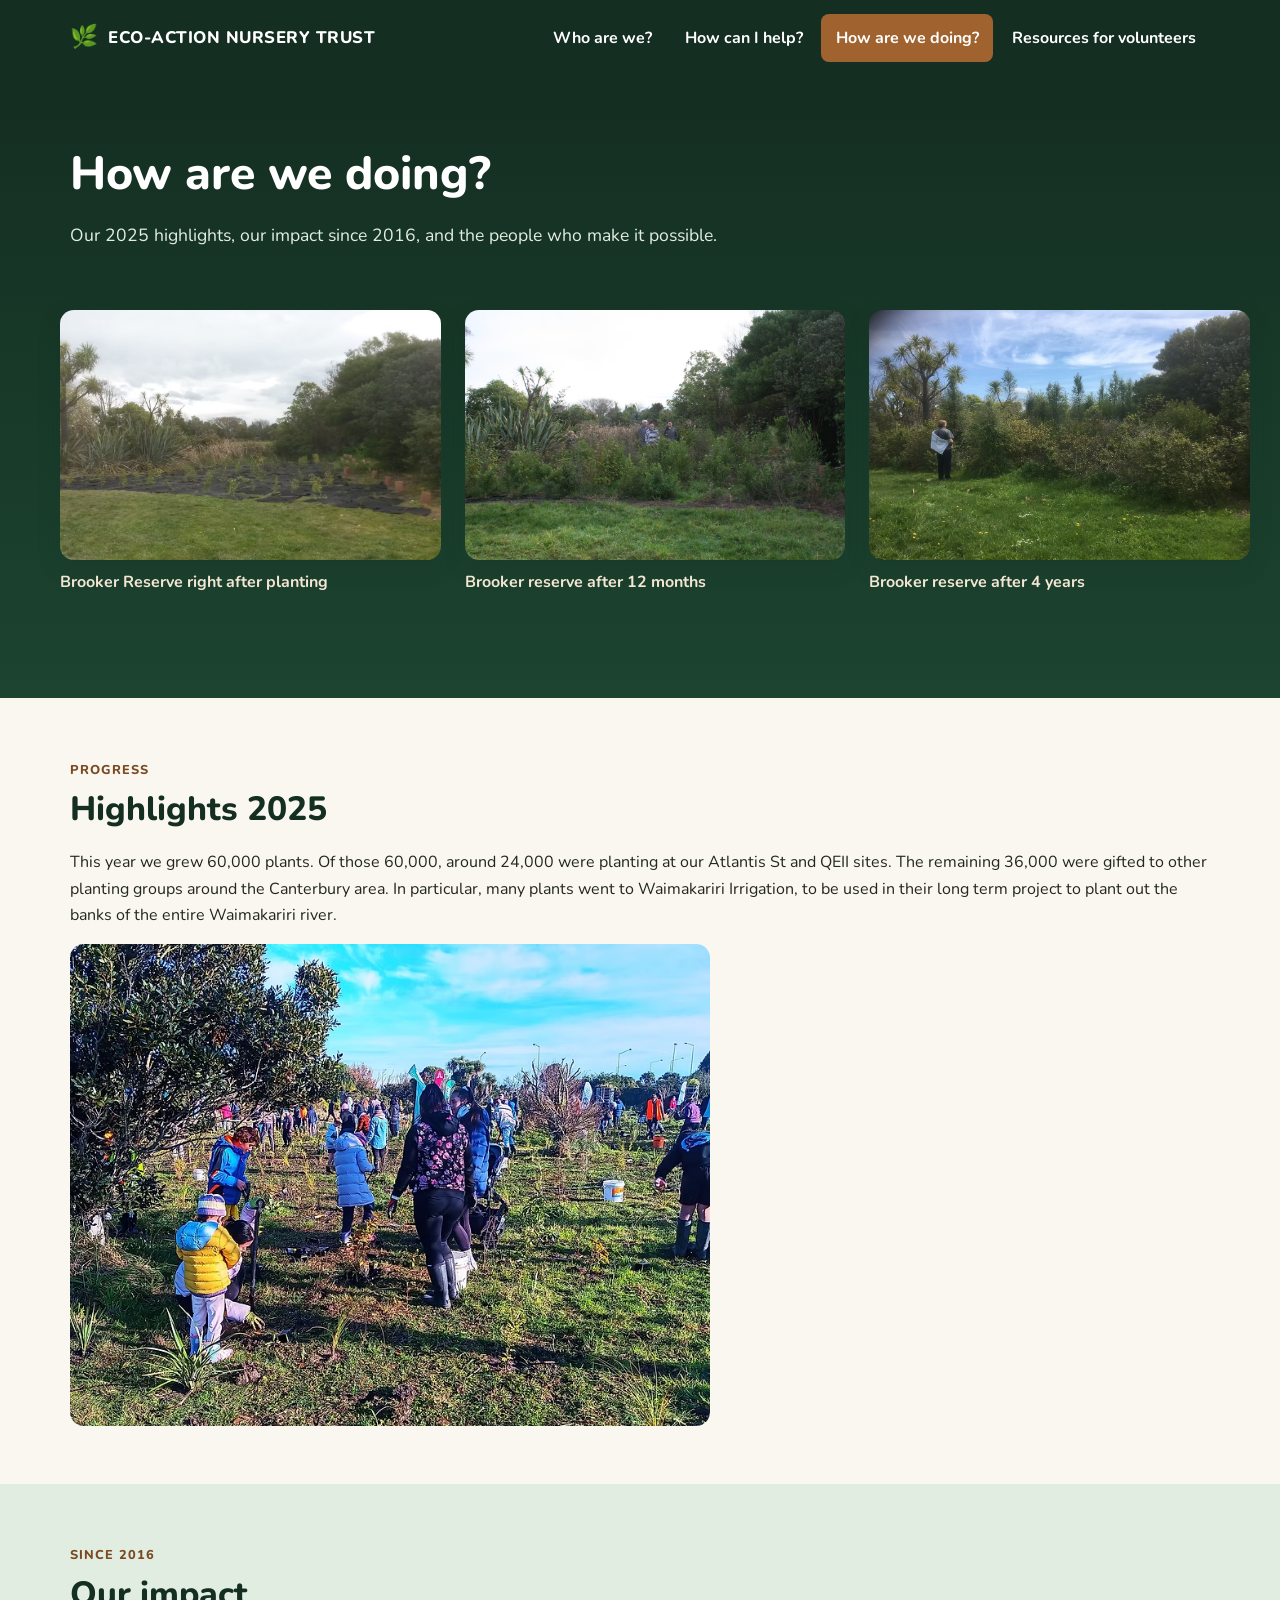
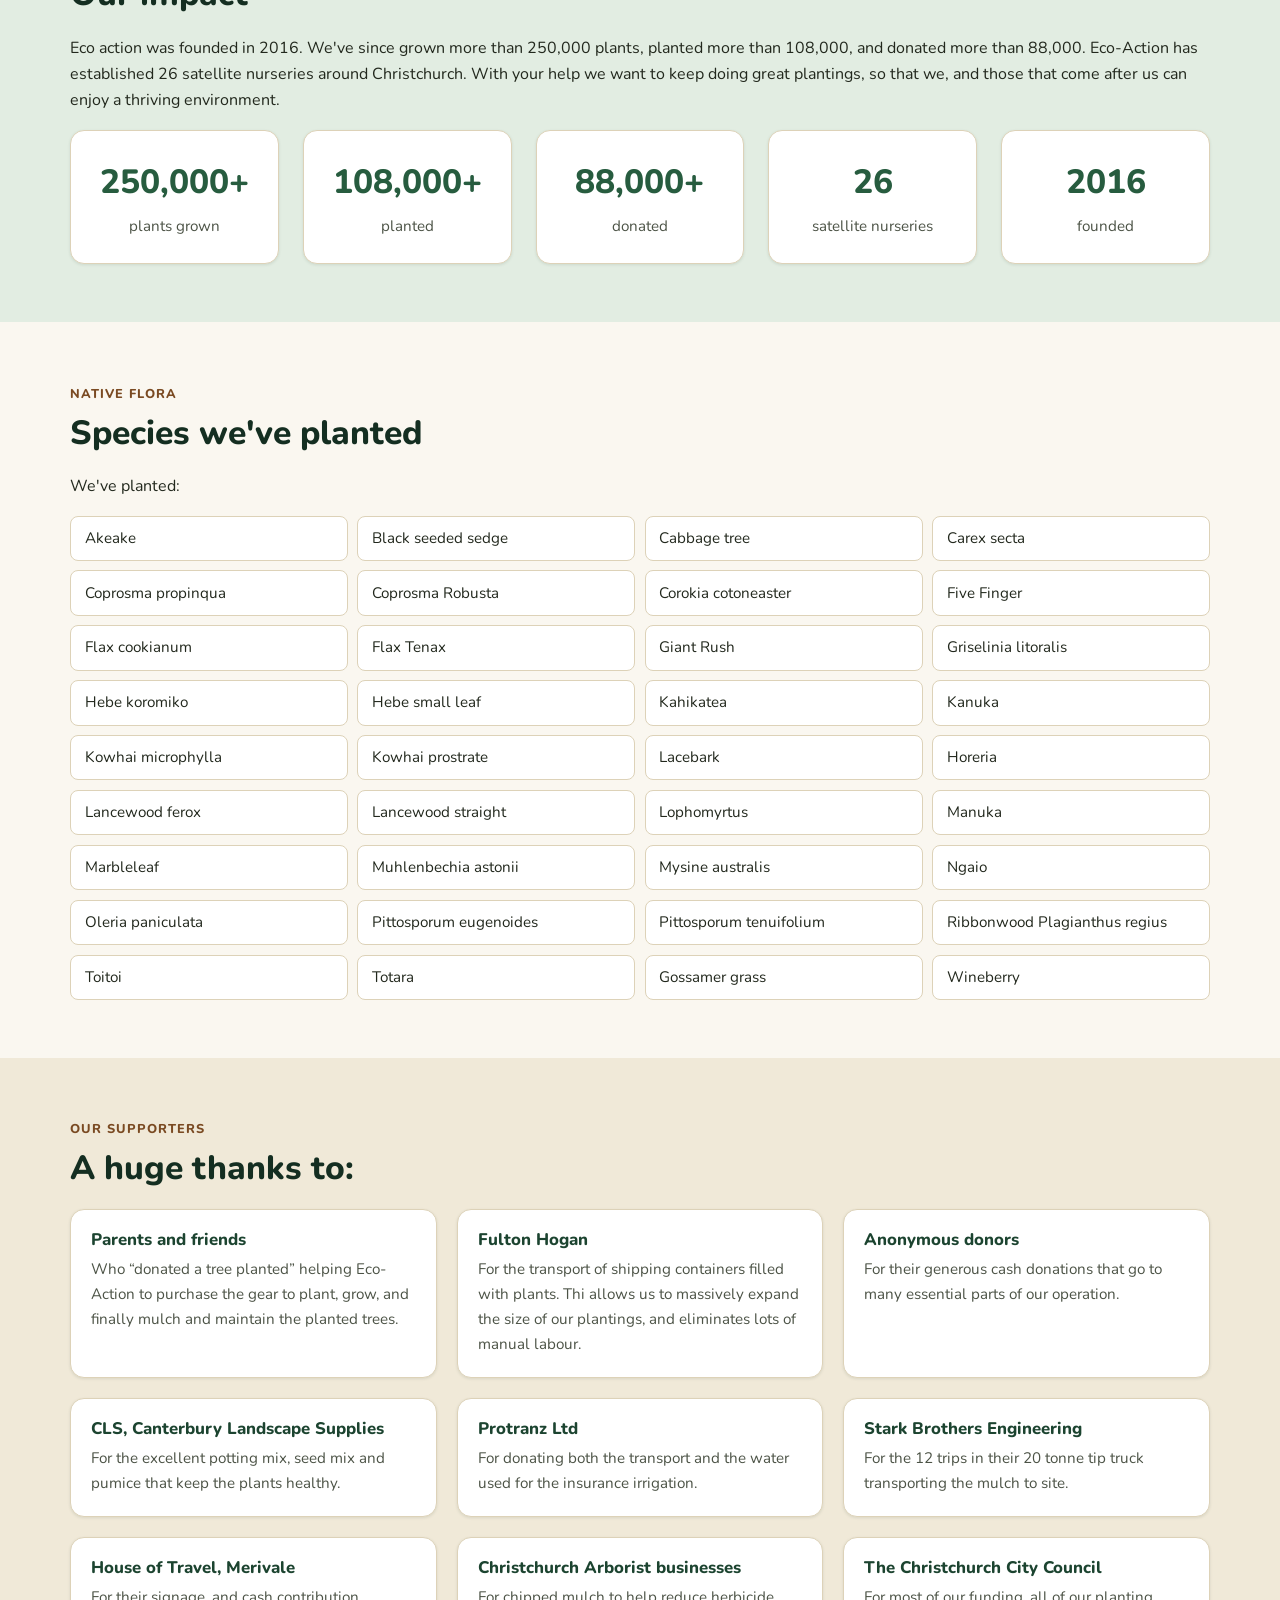
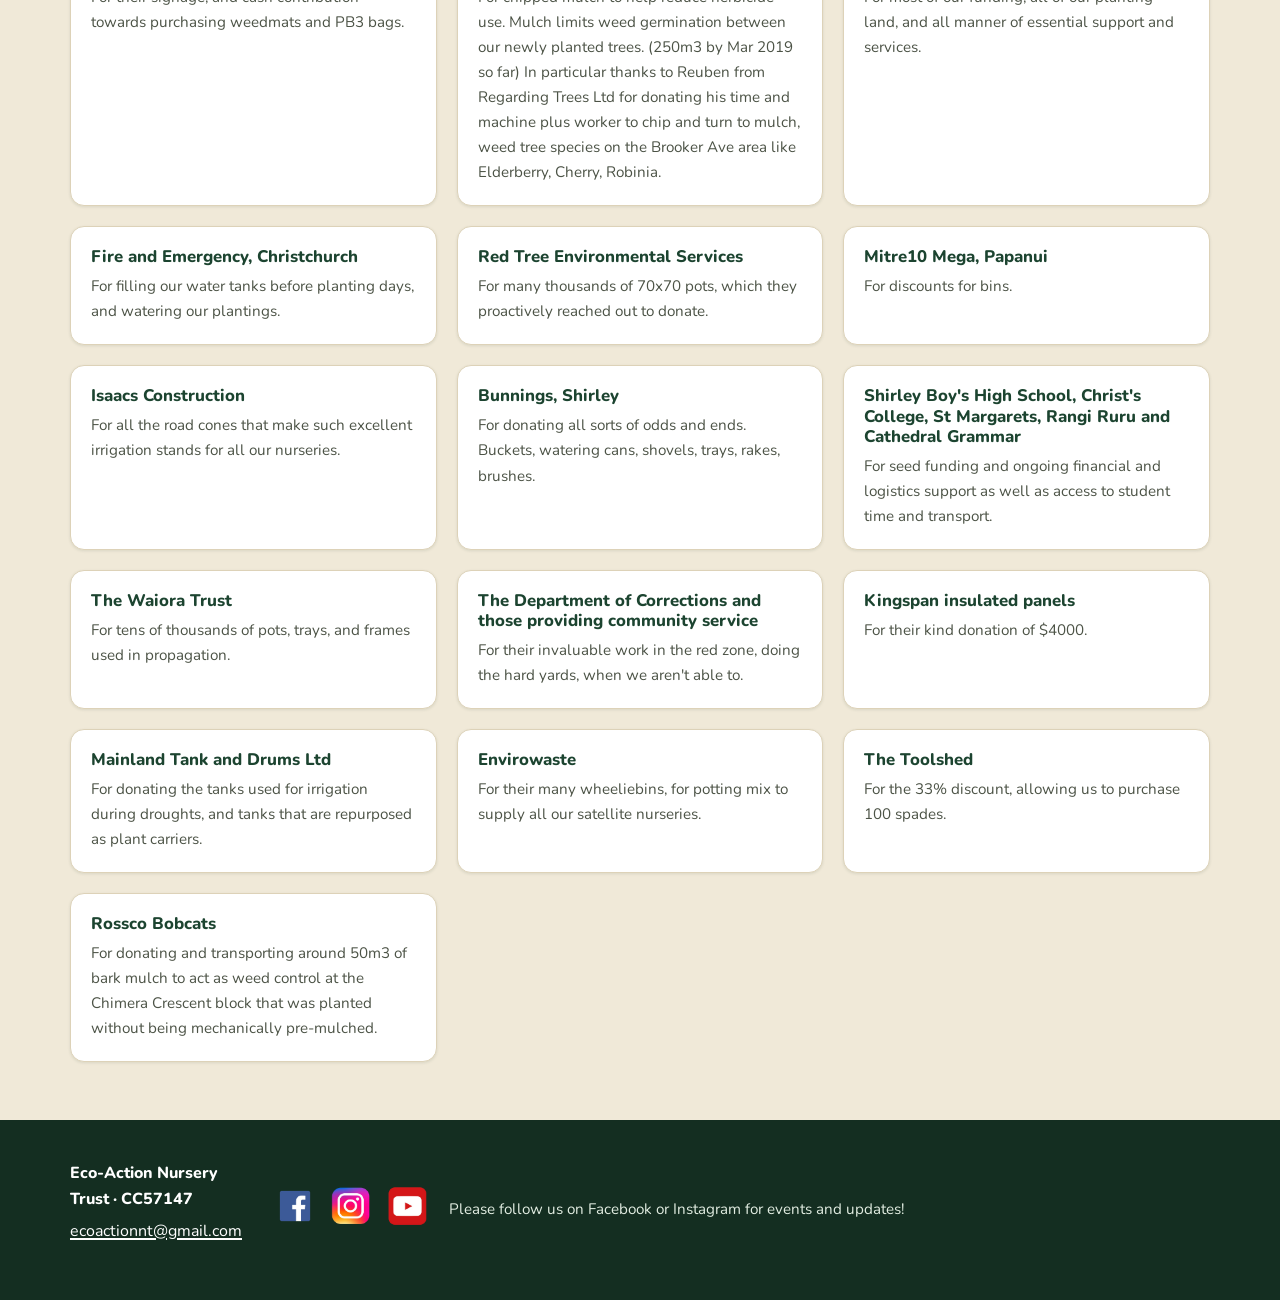
==== how-are-we-doing.html @ 4bb08c52 "File upload attempt 2" ====
<!DOCTYPE html>
<html lang="en-NZ">
<head>
<meta charset="UTF-8">
<meta name="viewport" content="width=device-width, initial-scale=1.0">
<title>How are we doing? | Eco-Action Nursery Trust</title>
<meta name="description" content="See Eco-Action Nursery Trust's 2025 highlights, our impact since 2016, the native species we've planted, and the supporters who make our work possible.">

<!-- Open Graph -->
<meta property="og:type" content="website">
<meta property="og:site_name" content="Eco-Action Nursery Trust">
<meta property="og:title" content="How are we doing? | Eco-Action Nursery Trust">
<meta property="og:description" content="See Eco-Action Nursery Trust's 2025 highlights, our impact since 2016, the native species we've planted, and the supporters who make our work possible.">
<meta property="og:url" content="https://www.eco-action.co.nz/how-are-we-doing.html">
<meta property="og:image" content="https://placehold.co/1200x630/1c4430/ffffff?text=How+are+we+doing%3F">

<link rel="preconnect" href="https://fonts.googleapis.com">
<link rel="preconnect" href="https://fonts.gstatic.com" crossorigin>
<link href="https://fonts.googleapis.com/css2?family=Nunito:wght@400;600;700;800&display=swap" rel="stylesheet">
<link rel="stylesheet" href="styles.css">
</head>
<body>

<a class="skip-link" href="#main">Skip to content</a>

<header class="site-header">
  <div class="wrap site-header__inner">
    <a class="site-brand" href="index.html">
      <span class="site-brand__mark" aria-hidden="true">🌿</span>
      ECO-ACTION NURSERY TRUST
    </a>
    <nav class="site-nav" aria-label="Primary">
      <button class="nav-toggle" type="button" aria-expanded="false" aria-controls="primary-nav-list">
        <span class="nav-toggle__icon" aria-hidden="true"></span>
        <span>Menu</span>
      </button>
      <ul class="nav-list" id="primary-nav-list">
        <li><a href="index.html">Who are we?</a></li>
        <li><a href="how-can-i-help.html">How can I help?</a></li>
        <li><a href="how-are-we-doing.html" aria-current="page">How are we doing?</a></li>
        <li><a href="resources.html">Resources for volunteers</a></li>
      </ul>
    </nav>
  </div>
</header>

<main id="main">

  <div class="page-hero">
    <div class="wrap">
      <h1>How are we doing?</h1>
      <p>Our 2025 highlights, our impact since 2016, and the people who make it possible.</p>
    </div>
    <div class="before-after" style="margin-bottom:2rem;">
        <figure>
          <!-- Photo: Brooker Reserve right after planting -->
          <img src="./images/brooker-reserve-after.png" alt="Brooker Reserve at the time of planting">
          <figcaption>Brooker Reserve right after planting</figcaption>
        </figure>
        <figure>
          <!-- Photo: Brooker Reserve after 12 months -->
          <img src="./images/brooker-reserve-12months.png" alt="Brooker Reserve twelve months after planting, showing plant growth">
          <figcaption>Brooker reserve after 12 months</figcaption>
        </figure>
        <figure>
          <!-- Photo: Brooker Reserve after 4 years -->
          <img src="./images/brooker-reserve-4years.png" alt="Brooker Reserve four years after planting, showing plant growth">
          <figcaption>Brooker reserve after 4 years</figcaption>
        </figure>
      </div>
  </div>

  <section class="section" aria-labelledby="highlights-heading">
    <div class="wrap">
      <span class="section-eyebrow">Progress</span>
      <h2 id="highlights-heading">Highlights 2025</h2>

      <p>This year we grew 60,000 plants. Of those 60,000, around 24,000 were planting at our Atlantis St and QEII sites. The remaining 36,000 were gifted to other planting groups around the Canterbury area. In particular, many plants went to Waimakariri Irrigation, to be used in their long term project to plant out the banks of the entire Waimakariri river.</p>

      <figure class="content-block__figure" style="max-width:640px;">
        <!-- Photo: 2025 planting day -->
        <img src="./images/2025-planting-day.avif" alt="Volunteers at a 2025 Eco-Action planting day">
      </figure>
    </div>
  </section>

  <section class="section section--brand" aria-labelledby="impact-heading">
    <div class="wrap">
      <span class="section-eyebrow">Since 2016</span>
      <h2 id="impact-heading">Our impact</h2>
      <p>Eco action was founded in 2016. We've since grown more than 250,000 plants, planted more than 108,000, and donated more than 88,000. Eco-Action has established 26 satellite nurseries around Christchurch. With your help we want to keep doing great plantings, so that we, and those that come after us can enjoy a thriving environment.</p>

      <ul class="stats-band">
        <li class="stats-band__item">
          <span class="stats-band__number">250,000+</span>
          <span class="stats-band__label">plants grown</span>
        </li>
        <li class="stats-band__item">
          <span class="stats-band__number">108,000+</span>
          <span class="stats-band__label">planted</span>
        </li>
        <li class="stats-band__item">
          <span class="stats-band__number">88,000+</span>
          <span class="stats-band__label">donated</span>
        </li>
        <li class="stats-band__item">
          <span class="stats-band__number">26</span>
          <span class="stats-band__label">satellite nurseries</span>
        </li>
        <li class="stats-band__item">
          <span class="stats-band__number">2016</span>
          <span class="stats-band__label">founded</span>
        </li>
      </ul>
    </div>
  </section>

  <section class="section" aria-labelledby="species-heading">
    <div class="wrap">
      <span class="section-eyebrow">Native flora</span>
      <h2 id="species-heading">Species we've planted</h2>
      <p>We've planted:</p>
      <ul class="species-grid">
        <li>Akeake</li>
        <li>Black seeded sedge</li>
        <li>Cabbage tree</li>
        <li>Carex secta</li>
        <li>Coprosma propinqua</li>
        <li>Coprosma Robusta</li>
        <li>Corokia cotoneaster</li>
        <li>Five Finger</li>
        <li>Flax cookianum</li>
        <li>Flax Tenax</li>
        <li>Giant Rush</li>
        <li>Griselinia litoralis</li>
        <li>Hebe koromiko</li>
        <li>Hebe small leaf</li>
        <li>Kahikatea</li>
        <li>Kanuka</li>
        <li>Kowhai microphylla</li>
        <li>Kowhai prostrate</li>
        <li>Lacebark</li>
        <li>Horeria</li>
        <li>Lancewood ferox</li>
        <li>Lancewood straight</li>
        <li>Lophomyrtus</li>
        <li>Manuka</li>
        <li>Marbleleaf</li>
        <li>Muhlenbechia astonii</li>
        <li>Mysine australis</li>
        <li>Ngaio</li>
        <li>Oleria paniculata</li>
        <li>Pittosporum eugenoides</li>
        <li>Pittosporum tenuifolium</li>
        <li>Ribbonwood Plagianthus regius</li>
        <li>Toitoi</li>
        <li>Totara</li>
        <li>Gossamer grass</li>
        <li>Wineberry</li>
      </ul>
    </div>
  </section>

  <section class="section section--alt" aria-labelledby="thanks-heading">
    <div class="wrap">
      <span class="section-eyebrow">Our supporters</span>
      <h2 id="thanks-heading">A huge thanks to:</h2>
      <ul class="supporters-grid">
        <li class="supporter-card">
          <h3>Parents and friends</h3>
          <p>Who &ldquo;donated a tree planted&rdquo; helping Eco-Action to purchase the gear to plant, grow, and finally mulch and maintain the planted trees.</p>
        </li>
        <li class="supporter-card">
          <h3>Fulton Hogan</h3>
          <p>For the transport of shipping containers filled with plants. Thi allows us to massively expand the size of our plantings, and eliminates lots of manual labour.</p>
        </li>
        <li class="supporter-card">
          <h3>Anonymous donors</h3>
          <p>For their generous cash donations that go to many essential parts of our operation.</p>
        </li>
        <li class="supporter-card">
          <h3>CLS, Canterbury Landscape Supplies</h3>
          <p>For the excellent potting mix, seed mix and pumice that keep the plants healthy.</p>
        </li>
        <li class="supporter-card">
          <h3>Protranz Ltd</h3>
          <p>For donating both the transport and the water used for the insurance irrigation.</p>
        </li>
        <li class="supporter-card">
          <h3>Stark Brothers Engineering</h3>
          <p>For the 12 trips in their 20 tonne tip truck transporting the mulch to site.</p>
        </li>
        <li class="supporter-card">
          <h3>House of Travel, Merivale</h3>
          <p>For their signage, and cash contribution towards purchasing weedmats and PB3 bags.</p>
        </li>
        <li class="supporter-card">
          <h3>Christchurch Arborist businesses</h3>
          <p>For chipped mulch to help reduce herbicide use. Mulch limits weed germination between our newly planted trees. (250m3 by Mar 2019 so far) In particular thanks to Reuben from Regarding Trees Ltd for donating his time and machine plus worker to chip and turn to mulch, weed tree species on the Brooker Ave area like Elderberry, Cherry, Robinia.</p>
        </li>
        <li class="supporter-card">
          <h3>The Christchurch City Council</h3>
          <p>For most of our funding, all of our planting land, and all manner of essential support and services.</p>
        </li>
        <li class="supporter-card">
          <h3>Fire and Emergency, Christchurch</h3>
          <p>For filling our water tanks before planting days, and watering our plantings.</p>
        </li>
        <li class="supporter-card">
          <h3>Red Tree Environmental Services</h3>
          <p>For many thousands of 70x70 pots, which they proactively reached out to donate.</p>
        </li>
        <li class="supporter-card">
          <h3>Mitre10 Mega, Papanui</h3>
          <p>For discounts for bins.</p>
        </li>
        <li class="supporter-card">
          <h3>Isaacs Construction</h3>
          <p>For all the road cones that make such excellent irrigation stands for all our nurseries.</p>
        </li>
        <li class="supporter-card">
          <h3>Bunnings, Shirley</h3>
          <p>For donating all sorts of odds and ends. Buckets, watering cans, shovels, trays, rakes, brushes.</p>
        </li>
        <li class="supporter-card">
          <h3>Shirley Boy's High School, Christ's College, St Margarets, Rangi Ruru and Cathedral Grammar</h3>
          <p>For seed funding and ongoing financial and logistics support as well as access to student time and transport.</p>
        </li>
        <li class="supporter-card">
          <h3>The Waiora Trust</h3>
          <p>For tens of thousands of pots, trays, and frames used in propagation.</p>
        </li>
        <li class="supporter-card">
          <h3>The Department of Corrections and those providing community service</h3>
          <p>For their invaluable work in the red zone, doing the hard yards, when we aren't able to.</p>
        </li>
        <li class="supporter-card">
          <h3>Kingspan insulated panels</h3>
          <p>For their kind donation of $4000.</p>
        </li>
        <li class="supporter-card">
          <h3>Mainland Tank and Drums Ltd</h3>
          <p>For donating the tanks used for irrigation during droughts, and tanks that are repurposed as plant carriers.</p>
        </li>
        <li class="supporter-card">
          <h3>Envirowaste</h3>
          <p>For their many wheeliebins, for potting mix to supply all our satellite nurseries.</p>
        </li>
        <li class="supporter-card">
          <h3>The Toolshed</h3>
          <p>For the 33% discount, allowing us to purchase 100 spades.</p>
        </li>
        <li class="supporter-card">
          <h3>Rossco Bobcats</h3>
          <p>For donating and transporting around 50m3 of bark mulch to act as weed control at the Chimera Crescent block that was planted without being mechanically pre-mulched.</p>
        </li>
      </ul>
    </div>
  </section>

</main>

<footer class="site-footer">
  <div class="wrap site-footer__inner">
    <div class="site-footer__org">
      <p class="site-footer__name">Eco-Action Nursery Trust &middot; CC57147</p>
      <p><a href="mailto:ecoactionnt@gmail.com">ecoactionnt@gmail.com</a></p>
    </div>
    <ul class="social-links" aria-label="Follow Eco-Action Nursery Trust on social media">
      <li>
        <a class="social-link" href="https://www.facebook.com/groups/ecoactionnurserytrust" aria-label="Eco-Action Nursery Trust on Facebook (opens in a new tab)" target="_blank" rel="noopener"><img src="./images/facebook-logo.png" alt="facebook logo"></a>
      </li>
      <li>
        <a class="social-link" href="https://www.instagram.com/ecoactionnursery/" aria-label="Eco-Action Nursery Trust on Instagram (opens in a new tab)" target="_blank" rel="noopener"><img src="./images/instagram-logo.png" alt="instagram-logo logo"></a>
      </li>
      <li>
        <a class="social-link" href="https://www.youtube.com/channel/UCdKdJW4SnoA7VFW8cJIzCBg" aria-label="Eco-Action Nursery Trust on YouTube (opens in a new tab)" target="_blank" rel="noopener"><img src="./images/youtube-logo.png" alt="youtube-logo"></a>
      </li>
    </ul>
    <p class="site-footer__note">Please follow us on Facebook or Instagram for events and updates!</p>
  </div>
</footer>

<script src="script.js"></script>
</body>
</html>
---- styles.css ----
/* =========================================================
   Eco-Action Nursery Trust — shared stylesheet
   Nature / conservation aesthetic: deep greens, warm earth
   tones, off-white background. Mobile-first, accessible.
   ========================================================= */

/* ---------- Design tokens ---------- */
:root {
  --font-base: 'Nunito', system-ui, -apple-system, 'Segoe UI', Roboto, Helvetica, Arial, sans-serif;

  /* Greens */
  --green-900: #142e21;
  --green-800: #1c4430;
  --green-700: #275c3f;
  --green-600: #35774f;
  --green-100: #e2ede2;

  /* Earth tones */
  --earth-700: #7a4a22;
  --earth-600: #a0632f;
  --earth-100: #f3e6d3;

  /* Neutrals */
  --bg: #faf7f0;
  --bg-alt: #f0e9d8;
  --surface: #ffffff;
  --text: #22281d;
  --text-muted: #4c5346;
  --border: #ddd2b8;

  /* Focus */
  --focus-color: #142e21;
  --focus-color-on-dark: #ffffff;

  --radius: 14px;
  --radius-sm: 8px;
  --shadow-sm: 0 1px 3px rgba(20, 46, 33, 0.1);
  --shadow-md: 0 8px 24px rgba(20, 46, 33, 0.14);
  --max-width: 1180px;
}

/* ---------- Reset ---------- */
*, *::before, *::after { box-sizing: border-box; }
html { -webkit-text-size-adjust: 100%; }
body {
  margin: 0;
  font-family: var(--font-base);
  font-size: 1rem;
  line-height: 1.65;
  color: var(--text);
  background: var(--bg);
}
img { max-width: 100%; display: block; }
h1, h2, h3, h4 { line-height: 1.2; margin: 0 0 0.6em; font-weight: 800; color: var(--green-900); }
h1 { font-size: clamp(2rem, 1.6rem + 2vw, 2.9rem); }
h2 { font-size: clamp(1.5rem, 1.3rem + 1vw, 2.1rem); }
h3 { font-size: 1.25rem; }
p { margin: 0 0 1em; }
ul, ol { margin: 0; padding: 0; }
a { color: var(--green-700); text-decoration-thickness: 2px; text-underline-offset: 2px; }
a:hover { color: var(--earth-700); }
button { font-family: inherit; }

.wrap {
  width: 100%;
  max-width: var(--max-width);
  margin-inline: auto;
  padding-inline: 1.25rem;
}

.visually-hidden {
  position: absolute;
  width: 1px; height: 1px;
  margin: -1px; padding: 0; border: 0;
  clip: rect(0 0 0 0);
  clip-path: inset(50%);
  overflow: hidden;
  white-space: nowrap;
}

/* ---------- Focus styles ---------- */
a:focus-visible,
button:focus-visible,
summary:focus-visible,
[tabindex]:focus-visible {
  outline: 3px solid var(--focus-color);
  outline-offset: 3px;
  border-radius: 4px;
}
.site-header :focus-visible,
.site-footer :focus-visible {
  outline-color: var(--focus-color-on-dark);
}

/* ---------- Skip link ---------- */
.skip-link {
  position: absolute;
  left: 1rem;
  top: -3.5rem;
  background: var(--green-900);
  color: #fff;
  padding: 0.75em 1.25em;
  border-radius: var(--radius-sm);
  z-index: 100;
  transition: top 0.15s ease;
}
.skip-link:focus {
  top: 1rem;
}

/* ---------- Header / Nav ---------- */
.site-header {
  background: var(--green-900);
  color: #fff;
  position: sticky;
  top: 0;
  z-index: 50;
}
.site-header__inner {
  display: flex;
  align-items: center;
  justify-content: space-between;
  gap: 1rem;
  padding-block: 0.9rem;
}
.site-brand {
  display: flex;
  align-items: center;
  gap: 0.6rem;
  color: #fff;
  font-weight: 800;
  font-size: 1.05rem;
  letter-spacing: 0.03em;
  text-decoration: none;
  white-space: nowrap;
}
.site-brand:hover { color: var(--earth-100); }
.site-brand__mark { font-size: 1.4rem; }

.site-nav { position: relative; }

.nav-toggle {
  display: inline-flex;
  align-items: center;
  gap: 0.5rem;
  background: transparent;
  border: 2px solid rgba(255,255,255,0.5);
  color: #fff;
  padding: 0.5em 0.9em;
  border-radius: var(--radius-sm);
  cursor: pointer;
  font-weight: 700;
}
.nav-toggle:hover { border-color: #fff; }
.nav-toggle__icon {
  display: block;
  width: 18px;
  height: 2px;
  background: #fff;
  position: relative;
}
.nav-toggle__icon::before,
.nav-toggle__icon::after {
  content: "";
  position: absolute;
  left: 0;
  width: 18px;
  height: 2px;
  background: #fff;
}
.nav-toggle__icon::before { top: -6px; }
.nav-toggle__icon::after { top: 6px; }

.nav-list {
  list-style: none;
  display: flex;
  flex-direction: column;
  gap: 0.25rem;
  margin-top: 0.75rem;
  padding: 0.5rem;
  background: var(--green-800);
  border-radius: var(--radius-sm);
}
.nav-list[data-collapsed="true"] {
  display: none;
}
.nav-list a {
  display: block;
  color: #fff;
  text-decoration: none;
  padding: 0.65em 0.9em;
  border-radius: var(--radius-sm);
  font-weight: 700;
}
.nav-list a:hover,
.nav-list a:focus-visible {
  background: rgba(255,255,255,0.12);
  color: #fff;
}
.nav-list a[aria-current="page"] {
  background: var(--earth-600);
  color: #fff;
}

@media (min-width: 760px) {
  .nav-toggle { display: none; }
  .nav-list {
    flex-direction: row;
    margin-top: 0;
    padding: 0;
    background: transparent;
    gap: 0.25rem;
  }
  .nav-list[data-collapsed="true"] {
    display: flex;
  }
  .site-nav {
    position: static;
  }
}

/* nav dropdown positioning on mobile so it doesn't shove layout oddly on small screens */
@media (max-width: 759px) {
  .site-nav {
    position: absolute;
    right: 1.25rem;
    top: 100%;
    width: min(260px, calc(100vw - 2.5rem));
  }
}

/* ---------- Main / sections ---------- */
main { display: block; }

.section {
  padding-block: clamp(2.5rem, 2rem + 2vw, 4.5rem);
}
.section--alt { background: var(--bg-alt); }
.section--brand { background: var(--green-100); }

.section-eyebrow {
  display: inline-block;
  font-weight: 800;
  text-transform: uppercase;
  letter-spacing: 0.08em;
  font-size: 0.8rem;
  color: var(--earth-700);
  margin-bottom: 0.5rem;
}

/* Page hero (below header) */
.page-hero {
  background: linear-gradient(180deg, var(--green-900), var(--green-800));
  color: #fff;
  padding-block: clamp(2.5rem, 2rem + 3vw, 5rem);
}
.page-hero h1 { color: #fff; margin-bottom: 0.4em; }
.page-hero p { color: var(--green-100); max-width: 60ch; font-size: 1.1rem; margin: 0; }

/* ---------- Alternating image/text content blocks ---------- */
.content-block {
  display: grid;
  gap: 2rem;
  align-items: center;
  margin-bottom: clamp(2.5rem, 2rem + 2vw, 4rem);
}
.content-block:last-child { margin-bottom: 0; }

.content-block__figure { margin: 0; }
.content-block__figure img {
  width: 100%;
  height: auto;
  border-radius: var(--radius);

}
.content-block__figure figcaption {
  margin-top: 0.6rem;
  font-size: 0.9rem;
  color: var(--text-muted);
  font-style: italic;
}
.content-block__body h2 { margin-top: 0; }

.content-block--circle .content-block__figure img {
  border-radius: 50%;
  aspect-ratio: 1 / 1;
  object-fit: cover;
  max-width: 340px;
  margin-inline: auto;
}

@media (min-width: 760px) {
  .content-block {
    grid-template-columns: 1fr 1fr;
  }
  .content-block--reverse .content-block__figure {
    order: 2;
  }
}

/* ---------- Buttons ---------- */
.btn {
  display: inline-flex;
  align-items: center;
  gap: 0.5em;
  padding: 0.75em 1.4em;
  border-radius: 999px;
  font-weight: 800;
  text-decoration: none;
  border: 2px solid transparent;
  cursor: pointer;
  font-size: 1rem;
}
.btn-primary {
  background: var(--green-700);
  color: #fff;
}
.btn-primary:hover { background: var(--green-800); color: #fff; }
.btn-outline {
  border-color: var(--green-700);
  color: var(--green-700);
  background: transparent;
}
.btn-outline:hover { background: var(--green-100); color: var(--green-800); }
.btn-small { padding: 0.5em 1em; font-size: 0.9rem; border-radius: var(--radius-sm); }

/* ---------- Social links ---------- */
.social-links {
  list-style: none;
  display: flex;
  gap: 0.75rem;
  flex-wrap: nowrap;
}

.social-links img {
 width: 44px;
 height: 44px;
}

.social-link {
  display: inline-flex;
  align-items: center;
  justify-content: center;
  width: 44px;
  height: 44px;
  border-radius: 50%;
  color: #fff;
  text-decoration: none;
  font-weight: 800;
  font-size: 0.85rem;
}

/* ---------- Footer ---------- */
.site-footer {
  background: var(--green-900);
  color: var(--green-100);
  padding-block: 2.5rem;
}
.site-footer a { color: #fff; }
.site-footer__inner {
  display: flex;
  flex-direction: column;
  gap: 1.25rem;
}
.site-footer__name {
  font-weight: 800;
  color: #fff;
  margin: 0 0 0.3em;
}
.site-footer__note {
  margin: 0;
  font-size: 0.95rem;
}
@media (min-width: 760px) {
  .site-footer__inner {
    flex-direction: row;
    align-items: center;
    justify-content: space-between;
  }
  .site-footer__note {
    flex-basis: 100%;
    order: 3;
  }
}

/* ---------- Image placeholders ---------- */
.placeholder-note {
  font-size: 0.85rem;
  color: var(--text-muted);
}

/* ---------- Stats band (How are we doing) ---------- */
.stats-band {
  list-style: none;
  display: grid;
  grid-template-columns: repeat(2, 1fr);
  gap: 1.5rem;
  padding: 0;
}
.stats-band__item {
  background: var(--surface);
  border: 1px solid var(--border);
  border-radius: var(--radius);
  padding: 1.5rem 1rem;
  text-align: center;
  box-shadow: var(--shadow-sm);
}
.stats-band__number {
  display: block;
  font-size: clamp(1.6rem, 1.3rem + 1vw, 2.2rem);
  font-weight: 800;
  color: var(--green-700);
}
.stats-band__label {
  display: block;
  font-size: 0.95rem;
  color: var(--text-muted);
  margin-top: 0.25rem;
}
@media (min-width: 640px) {
  .stats-band { grid-template-columns: repeat(3, 1fr); }
}
@media (min-width: 960px) {
  .stats-band { grid-template-columns: repeat(5, 1fr); }
}

/* ---------- Before / after comparison ---------- */
.before-after {
  display: grid;
  gap: 1.5rem;
  grid-template-columns: 1fr;
  margin: 60px 30px 30px 60px;
}
@media (min-width: 640px) {
  .before-after { grid-template-columns: repeat(3, 1fr); }
}
.before-after figure { margin: 0; }
.before-after img {
  width: 100%;
  border-radius: var(--radius);
  box-shadow: var(--shadow-md);
  height: 250px;
}
.before-after figcaption {
  margin-top: 0.6rem;
  font-weight: 700;
  color: var(--earth-100);
}

/* ---------- Species tag grid ---------- */
.species-grid {
  list-style: none;
  display: grid;
  grid-template-columns: repeat(2, 1fr);
  gap: 0.6rem;
  padding: 0;
}
.species-grid li {
  background: var(--surface);
  border: 1px solid var(--border);
  border-radius: var(--radius-sm);
  padding: 0.6em 0.9em;
  font-size: 0.95rem;
}
@media (min-width: 640px) {
  .species-grid { grid-template-columns: repeat(3, 1fr); }
}
@media (min-width: 960px) {
  .species-grid { grid-template-columns: repeat(4, 1fr); }
}

/* ---------- Supporters grid ---------- */
.supporters-grid {
  list-style: none;
  display: grid;
  grid-template-columns: 1fr;
  gap: 1.25rem;
  padding: 0;
}
@media (min-width: 640px) {
  .supporters-grid { grid-template-columns: repeat(2, 1fr); }
}
@media (min-width: 1000px) {
  .supporters-grid { grid-template-columns: repeat(3, 1fr); }
}
.supporter-card {
  background: var(--surface);
  border: 1px solid var(--border);
  border-radius: var(--radius);
  padding: 1.25rem;
  box-shadow: var(--shadow-sm);
}
.supporter-card h3 {
  margin: 0 0 0.4em;
  font-size: 1.05rem;
  color: var(--green-800);
}
.supporter-card p {
  margin: 0;
  font-size: 0.95rem;
  color: var(--text-muted);
}

/* ---------- Event cards (planting days) ---------- */
.event-list {
  list-style: none;
  display: grid;
  grid-template-columns: 1fr;
  gap: 1.25rem;
  padding: 0;
}
@media (min-width: 640px) {
  .event-list { grid-template-columns: repeat(2, 1fr); }
}
@media (min-width: 1000px) {
  .event-list { grid-template-columns: repeat(4, 1fr); }
}
.event-card {
  background: var(--surface);
  border: 1px solid var(--border);
  border-left: 6px solid var(--green-700);
  border-radius: var(--radius);
  padding: 1.4rem;
  box-shadow: var(--shadow-sm);
}
.event-card__label {
  font-weight: 800;
  color: var(--earth-700);
  text-transform: uppercase;
  font-size: 0.78rem;
  letter-spacing: 0.06em;
  display: block;
  margin-bottom: 0.5rem;
}
.event-card__date {
  font-size: 1.15rem;
  font-weight: 800;
  color: var(--green-900);
  margin: 0 0 0.3em;
}
.event-card__meta {
  margin: 0;
  color: var(--text-muted);
}

/* ---------- Donation account block ---------- */
.donate-box {
  background: var(--surface);
  border: 1px solid var(--border);
  border-radius: var(--radius);
  padding: 1.5rem;
  box-shadow: var(--shadow-sm);
}
.account-number {
  display: flex;
  flex-wrap: wrap;
  align-items: center;
  gap: 0.75rem;
  margin: 1rem 0;
}
.account-number__value {
  font-family: 'Courier New', Courier, monospace;
  font-size: 1.25rem;
  letter-spacing: 0.04em;
  background: var(--green-100);
  color: var(--green-900);
  padding: 0.5em 0.9em;
  border-radius: var(--radius-sm);
  border: 1px solid var(--border);
}
.copy-btn {
  background: var(--green-700);
  color: #fff;
  border: none;
  padding: 0.55em 1.1em;
  border-radius: var(--radius-sm);
  font-weight: 700;
  cursor: pointer;
  font-size: 0.9rem;
}
.copy-btn:hover { background: var(--green-800); }
.copy-btn[data-copied="true"] { background: var(--earth-600); }

/* ---------- Resource list ---------- */
.resource-list {
  list-style: none;
  display: flex;
  flex-direction: column;
  gap: 1rem;
  padding: 0;
}
.resource-card {
  display: flex;
  flex-wrap: wrap;
  align-items: center;
  justify-content: space-between;
  gap: 1rem;
  background: var(--surface);
  border: 1px solid var(--border);
  border-radius: var(--radius);
  padding: 1.25rem 1.5rem;
  box-shadow: var(--shadow-sm);
}
.resource-card p { margin: 0; max-width: 60ch; }
.resource-tag {
  display: inline-block;
  font-size: 0.72rem;
  font-weight: 800;
  letter-spacing: 0.05em;
  color: var(--earth-700);
  background: var(--earth-100);
  border-radius: 999px;
  padding: 0.15em 0.6em;
  margin-left: 0.4em;
  vertical-align: middle;
}

/* ---------- Utility ---------- */
.text-center { text-align: center; }
.mt-0 { margin-top: 0; }
.stack { display: flex; flex-direction: column; gap: 1rem; }
.cluster { display: flex; flex-wrap: wrap; gap: 1rem; align-items: center; }

/* ---------- Reduced motion ---------- */
@media (prefers-reduced-motion: reduce) {
  *, *::before, *::after {
    animation-duration: 0.001ms !important;
    animation-iteration-count: 1 !important;
    transition-duration: 0.001ms !important;
    scroll-behavior: auto !important;
  }
}

/*---------- Extras ---------- */
#volunteer-images {
  display: flex;
  flex-wrap: nowrap;
  align-items: flex-start;
  gap: 10px;
}

#volunteer-images img {
  height: 480px;
}
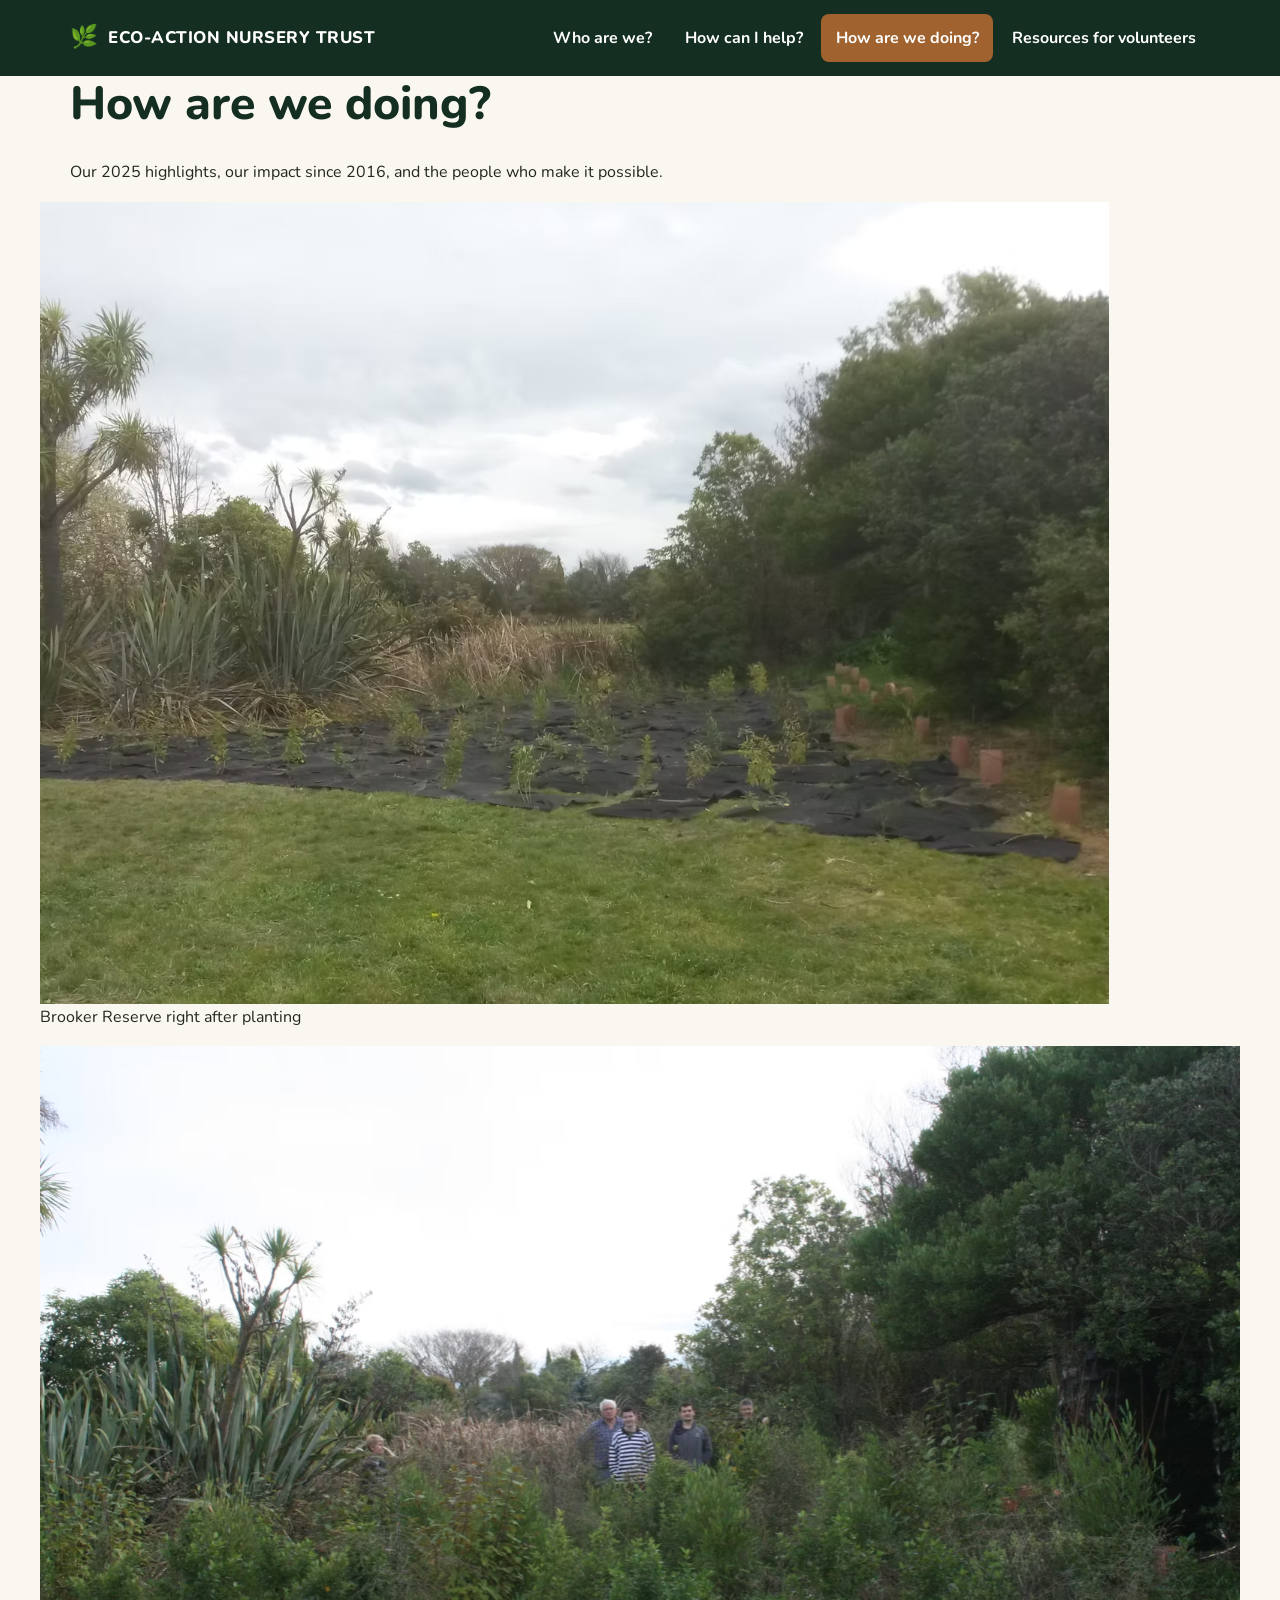
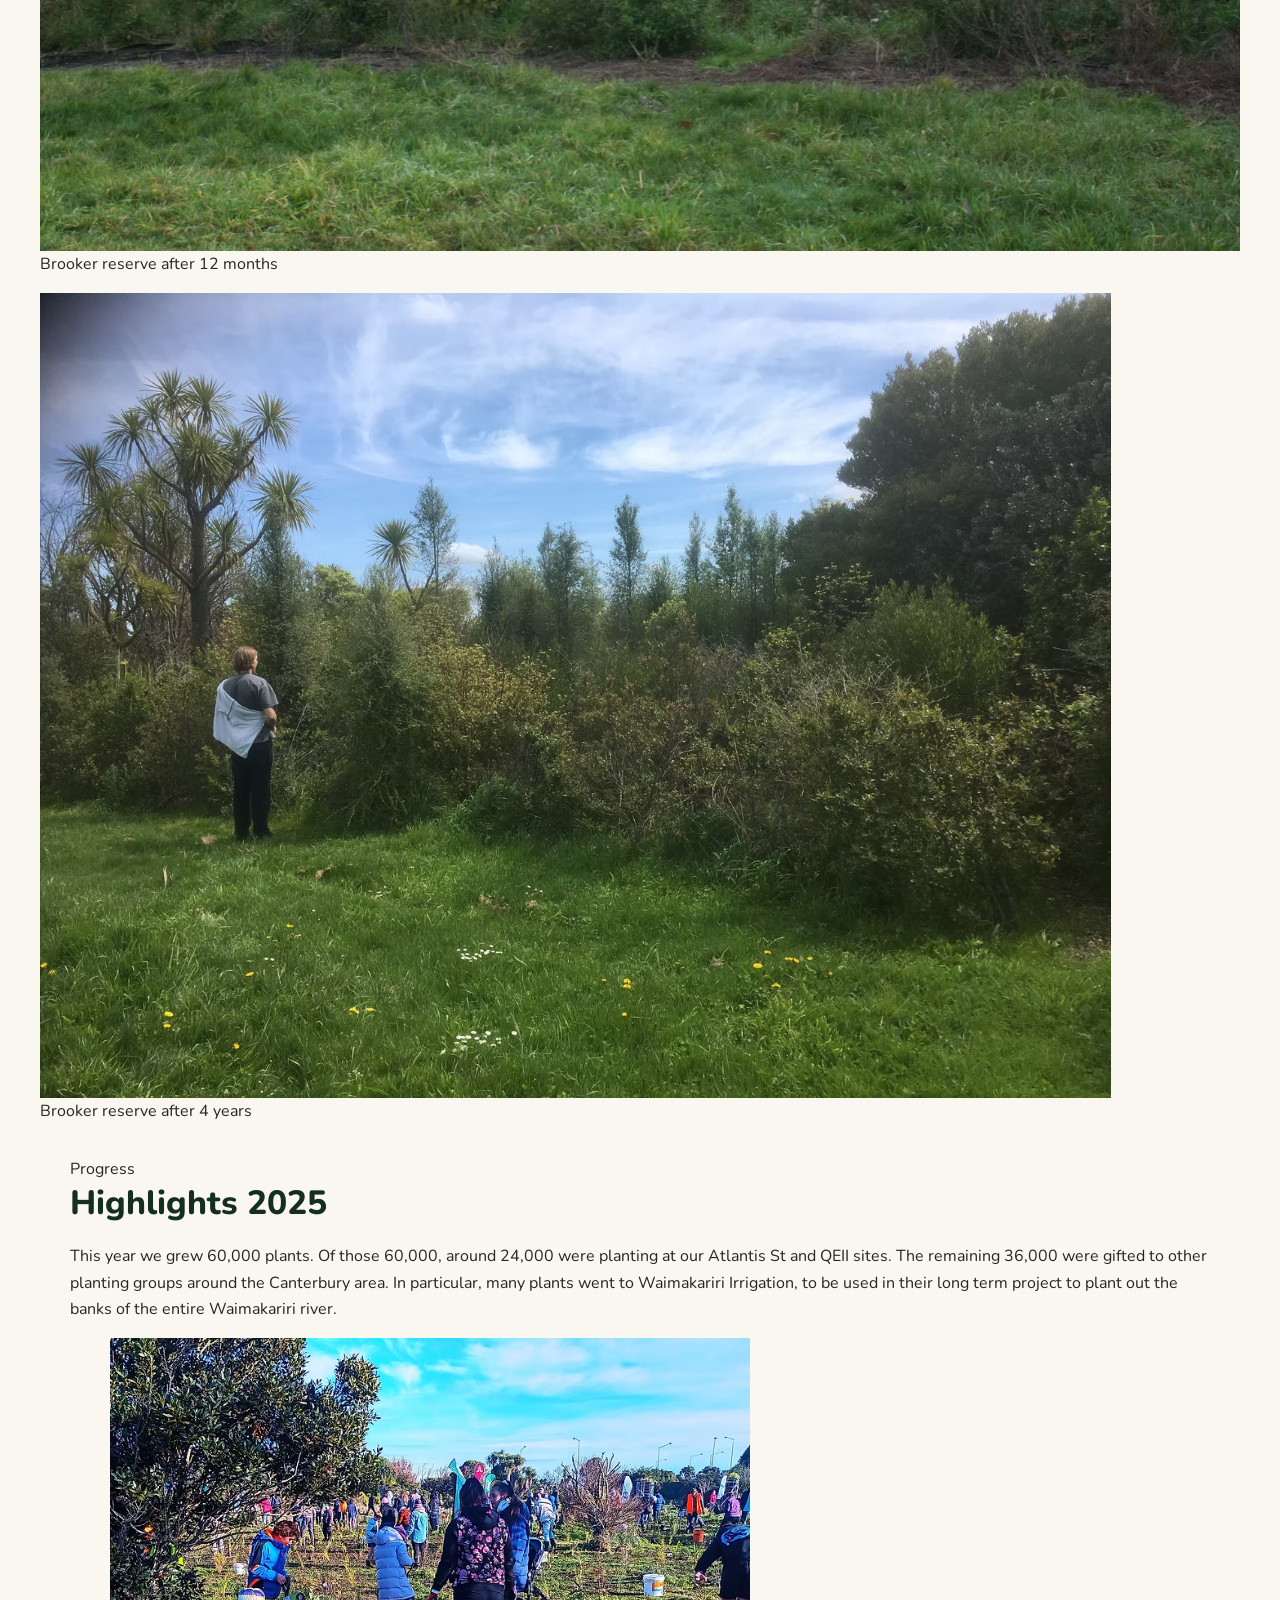
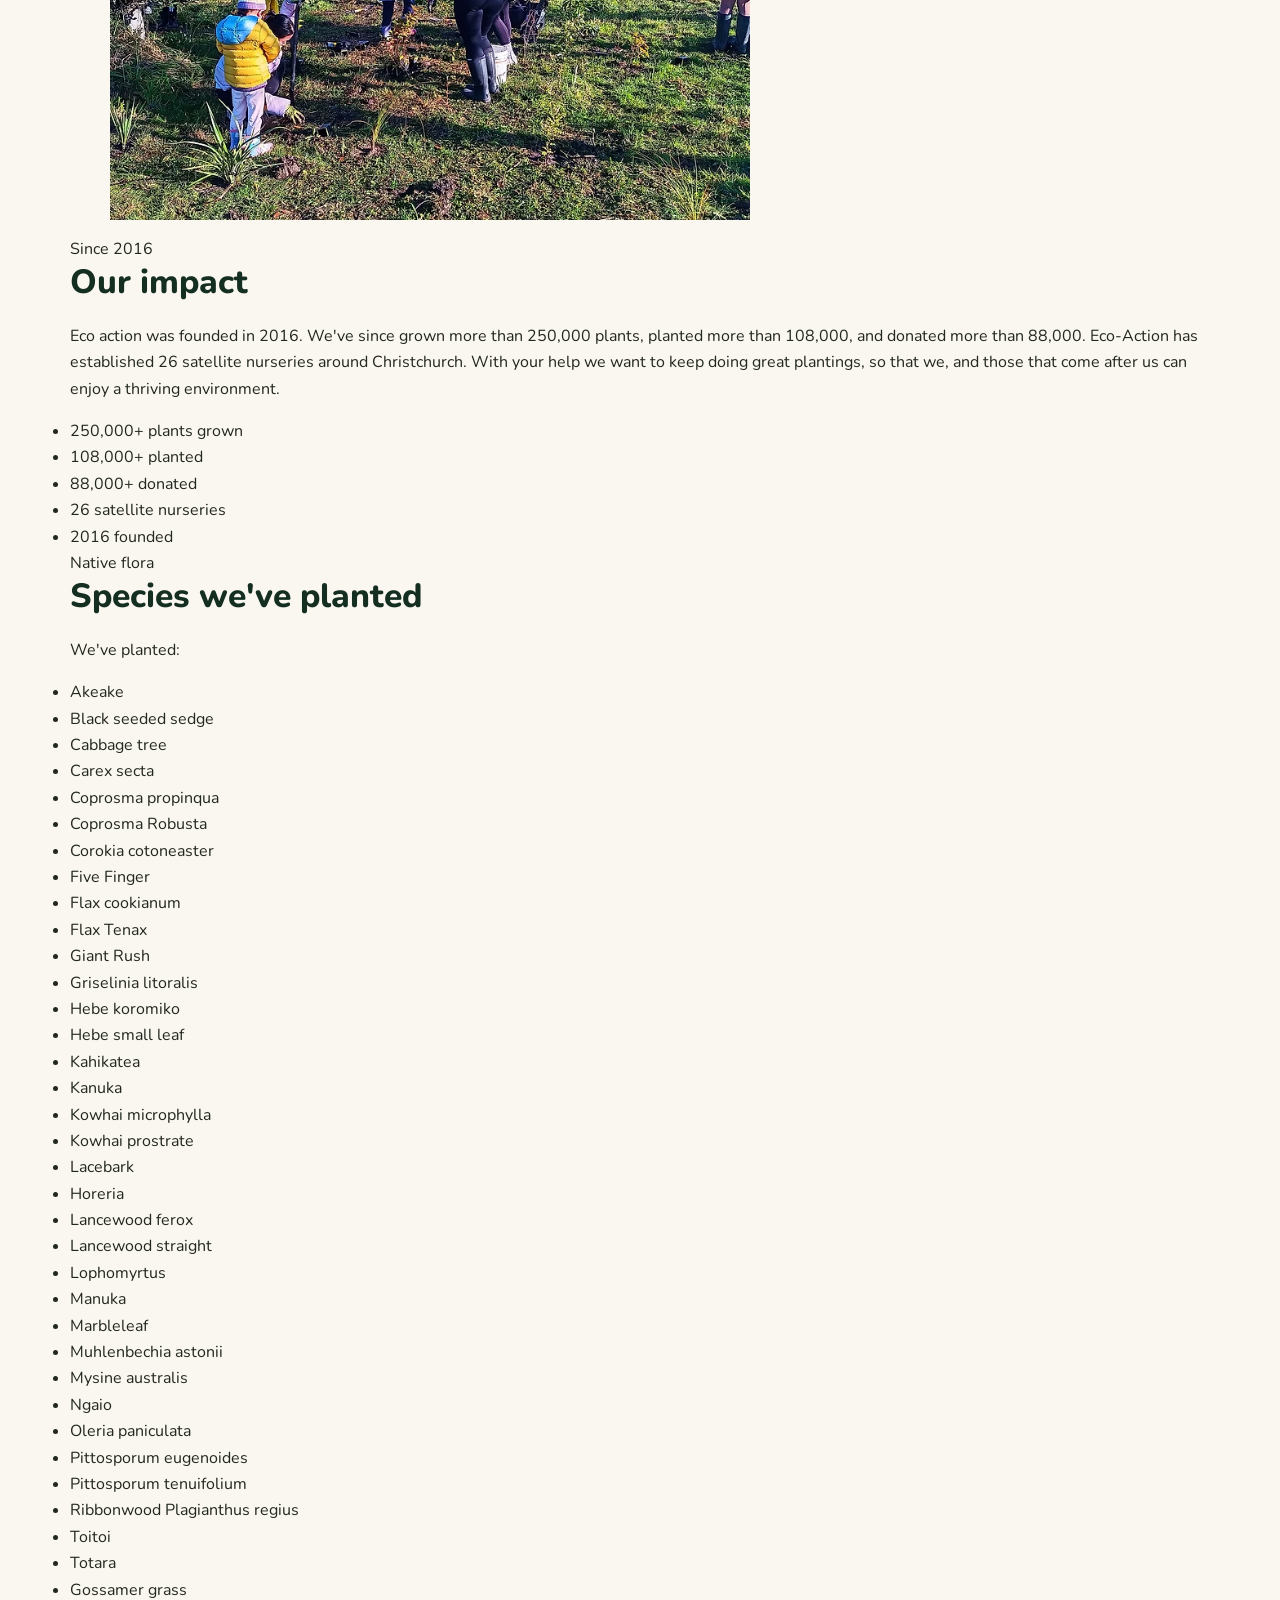
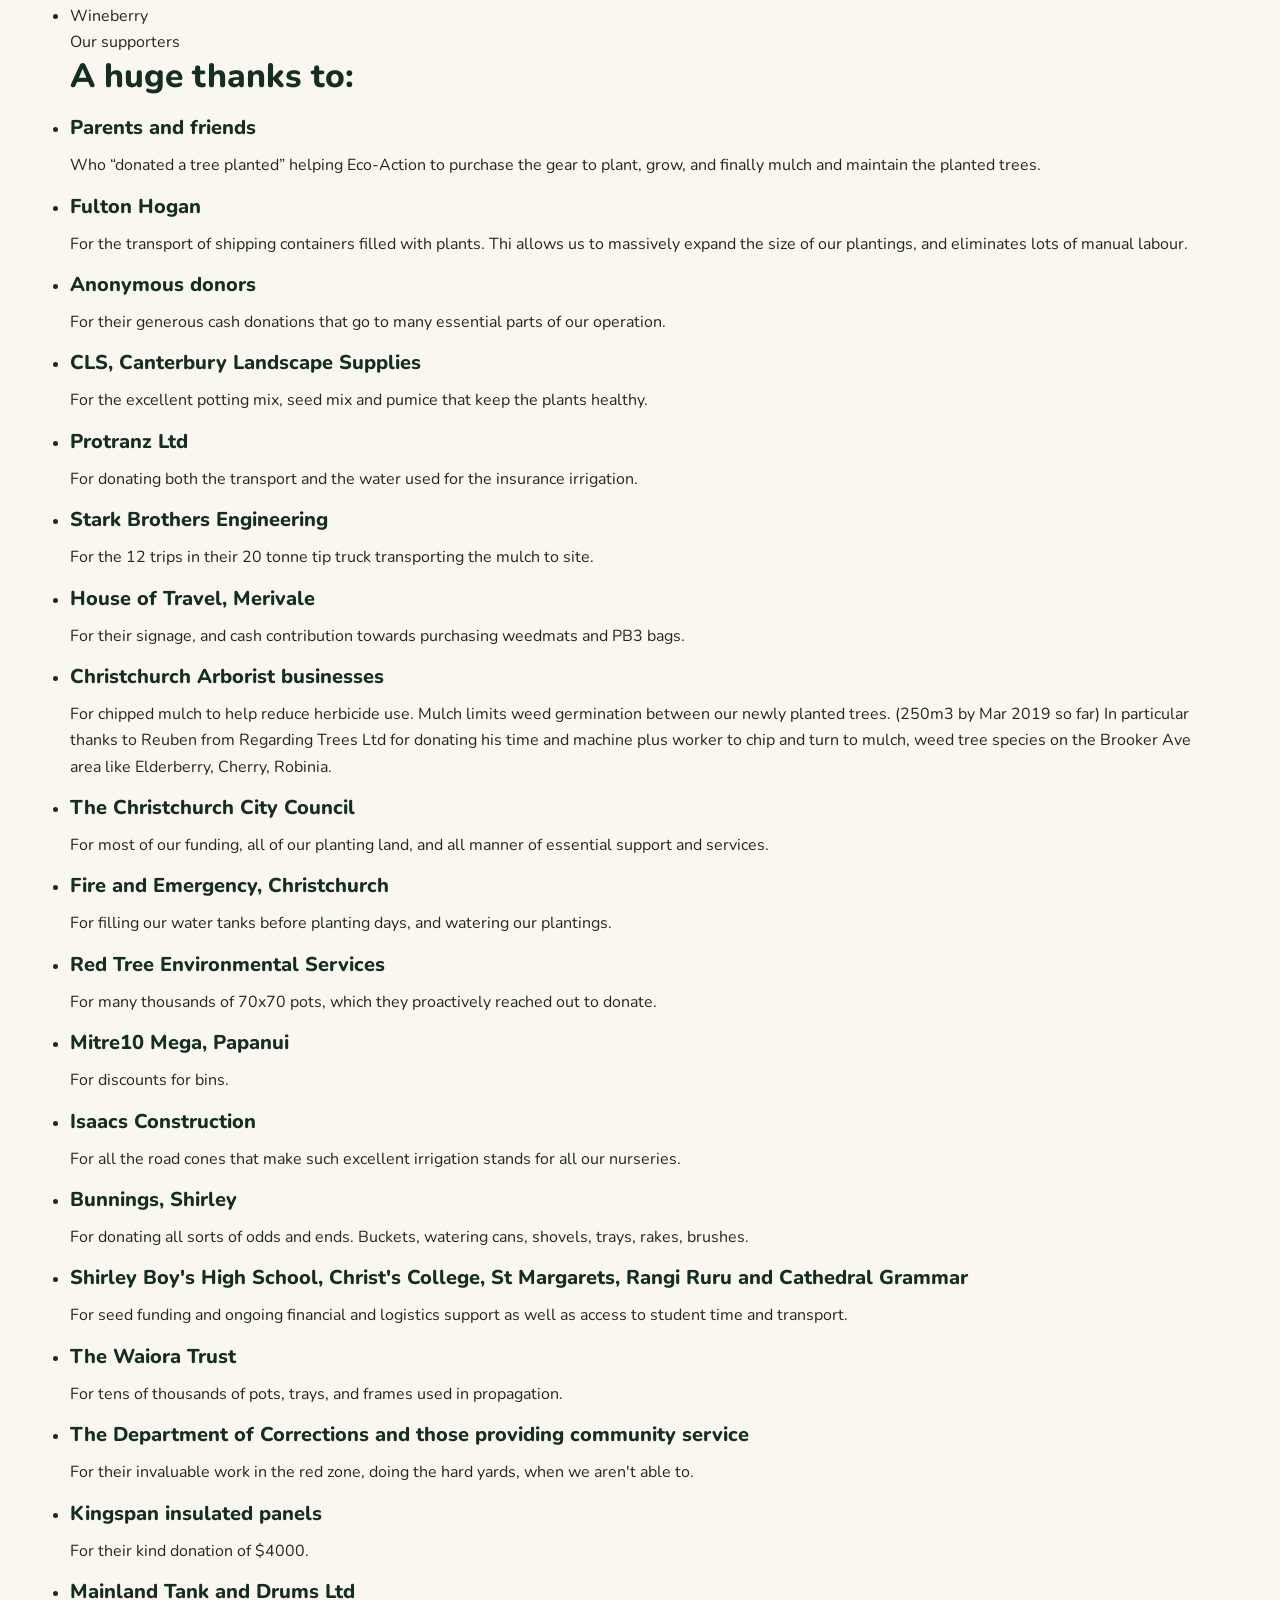
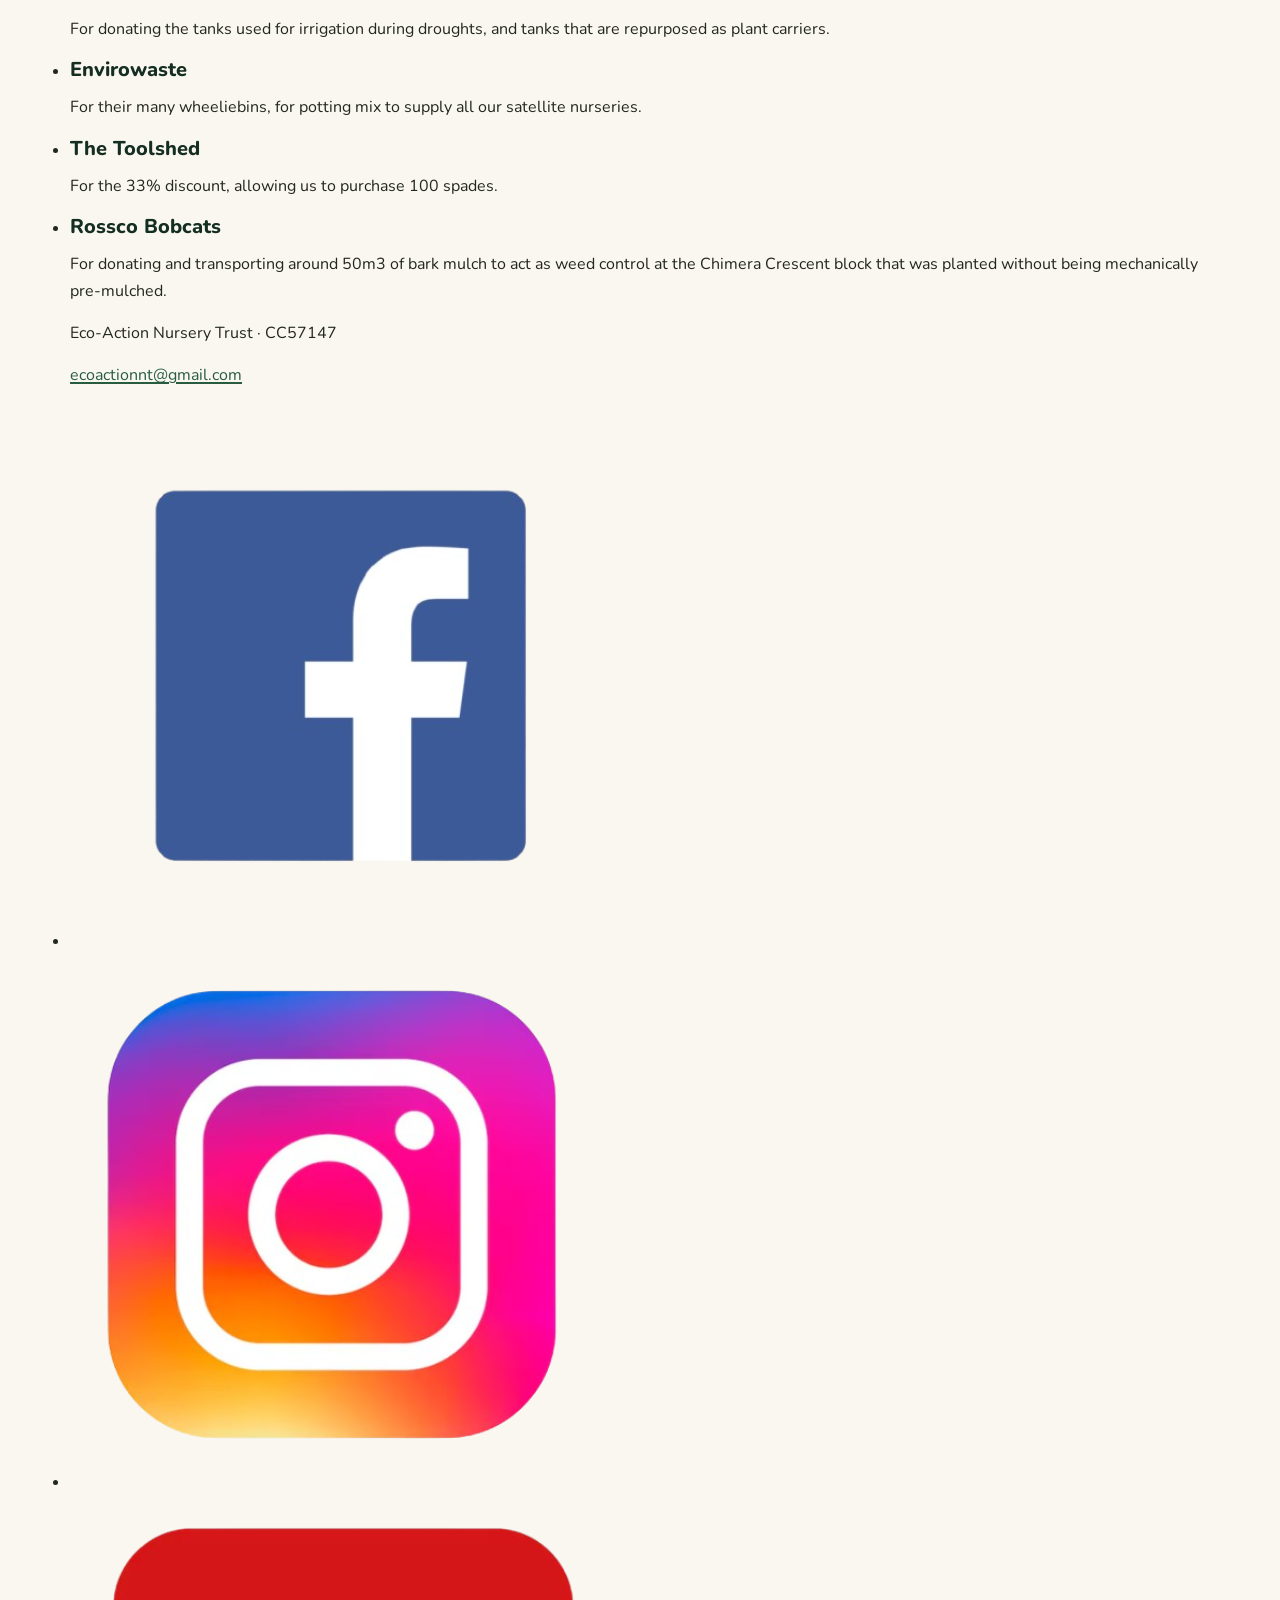
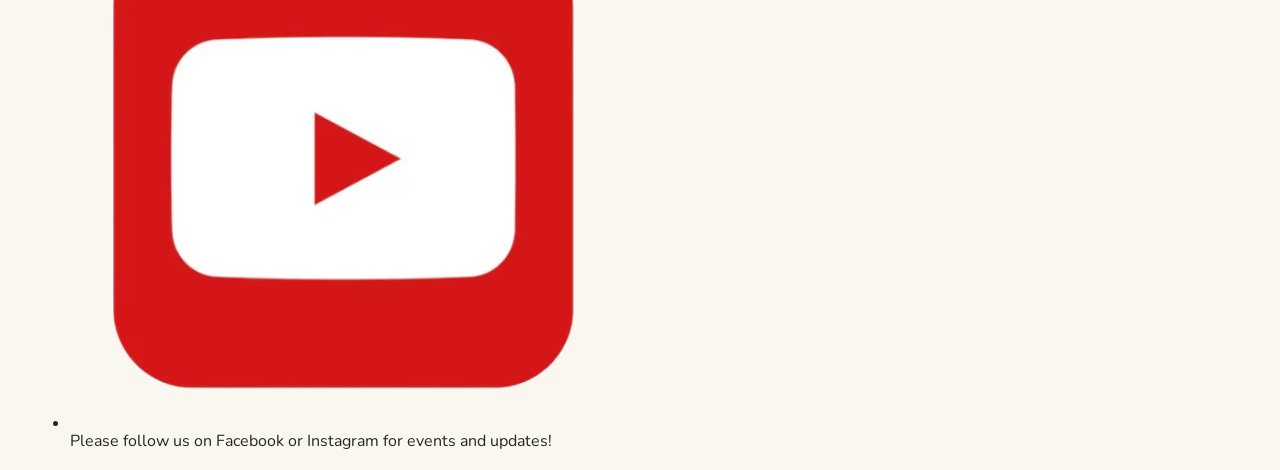
==== commit c91e221b: "Mobile optimisation upload 2 Complete optimisation of menu" ====
--- a/how-are-we-doing.html
+++ b/how-are-we-doing.html
@@ -25,15 +25,15 @@
 
 <header class="site-header">
   <div class="wrap site-header__inner">
+    <button class="nav-toggle" type="button" aria-expanded="false" aria-controls="primary-nav-list">
+        <span class="nav-toggle__icon" aria-hidden="true"></span>
+        <span>Menu</span>
+    </button>
     <a class="site-brand" href="index.html">
       <span class="site-brand__mark" aria-hidden="true">🌿</span>
       ECO-ACTION NURSERY TRUST
     </a>
     <nav class="site-nav" aria-label="Primary">
-      <button class="nav-toggle" type="button" aria-expanded="false" aria-controls="primary-nav-list">
-        <span class="nav-toggle__icon" aria-hidden="true"></span>
-        <span>Menu</span>
-      </button>
       <ul class="nav-list" id="primary-nav-list">
         <li><a href="index.html">Who are we?</a></li>
         <li><a href="how-can-i-help.html">How can I help?</a></li>
--- a/styles.css
+++ b/styles.css
@@ -223,10 +223,79 @@
 @media (max-width: 759px) {
   .site-nav {
     position: absolute;
-    right: 1.25rem;
+    right: calc(100vw-28rem);
     top: 100%;
-    width: min(260px, calc(100vw - 2.5rem));
-  }
+    width: min(150px, calc(100vw - 3rem));
+  }
+
+  .nav-list {
+    height: 100%;
+  }
+
+  .nav-list li {
+    font-size: 0.6rem;
+  }
+
+  .site-header__inner {
+    width: 100%;
+    display: flex;
+    align-items: center;
+    justify-content: flex-start;
+    gap: 1rem;
+  }
+
+  .site-brand {
+  white-space: nowrap;
+  font-size: clamp(0.55rem, 2.9vw, 1.05rem);
+  min-width: 0;
+}
+}
+
+@media (max-width: 480px) {
+  .nav-list {
+    height: 75%;
+  }
+
+  .nav-list li {
+    font-size: 0.4rem;
+  }
+
+  .site-nav {
+    position: absolute;
+    right: calc(100vw-28rem);
+    top: 75%;
+    width: min(100px, calc(100vw - 3rem));
+  }
+
+@media (max-width: 280px) {
+  .nav-list {
+    height: 75%;
+  }
+
+  .nav-list li {
+    font-size: 0.2rem;
+  }
+
+  .site-nav {
+    position: absolute;
+    right: calc(100vw-28rem);
+    top: 70%;
+    width: min(75px, calc(100vw - 3rem));
+  }
+
+  .site-header__inner {
+    width: 100%;
+    display: flex;
+    align-items: center;
+    justify-content: flex-start;
+    gap: 1rem;
+  }
+
+  .site-brand {
+  white-space: nowrap;
+  font-size: clamp(0.2rem, 2vw, 1.05rem);
+  min-width: 0;
+}
 }
 
 /* ---------- Main / sections ---------- */
